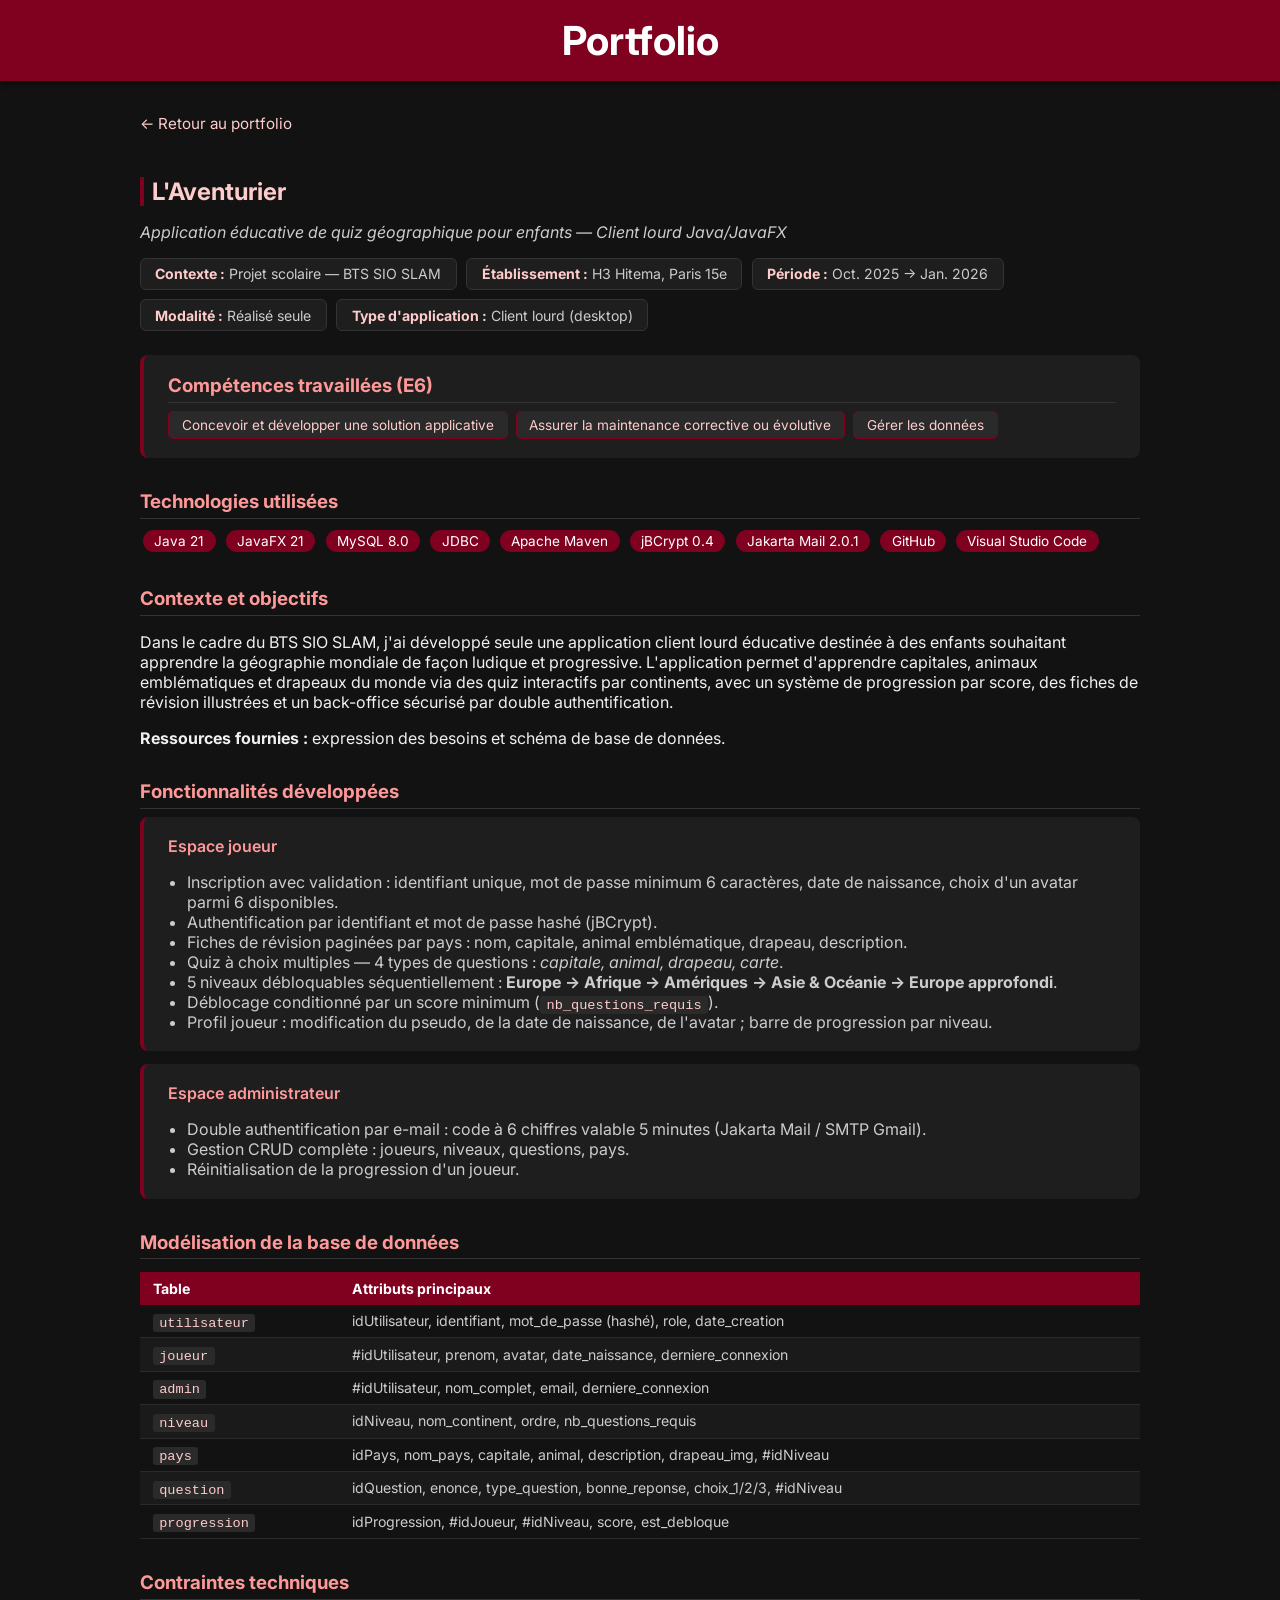
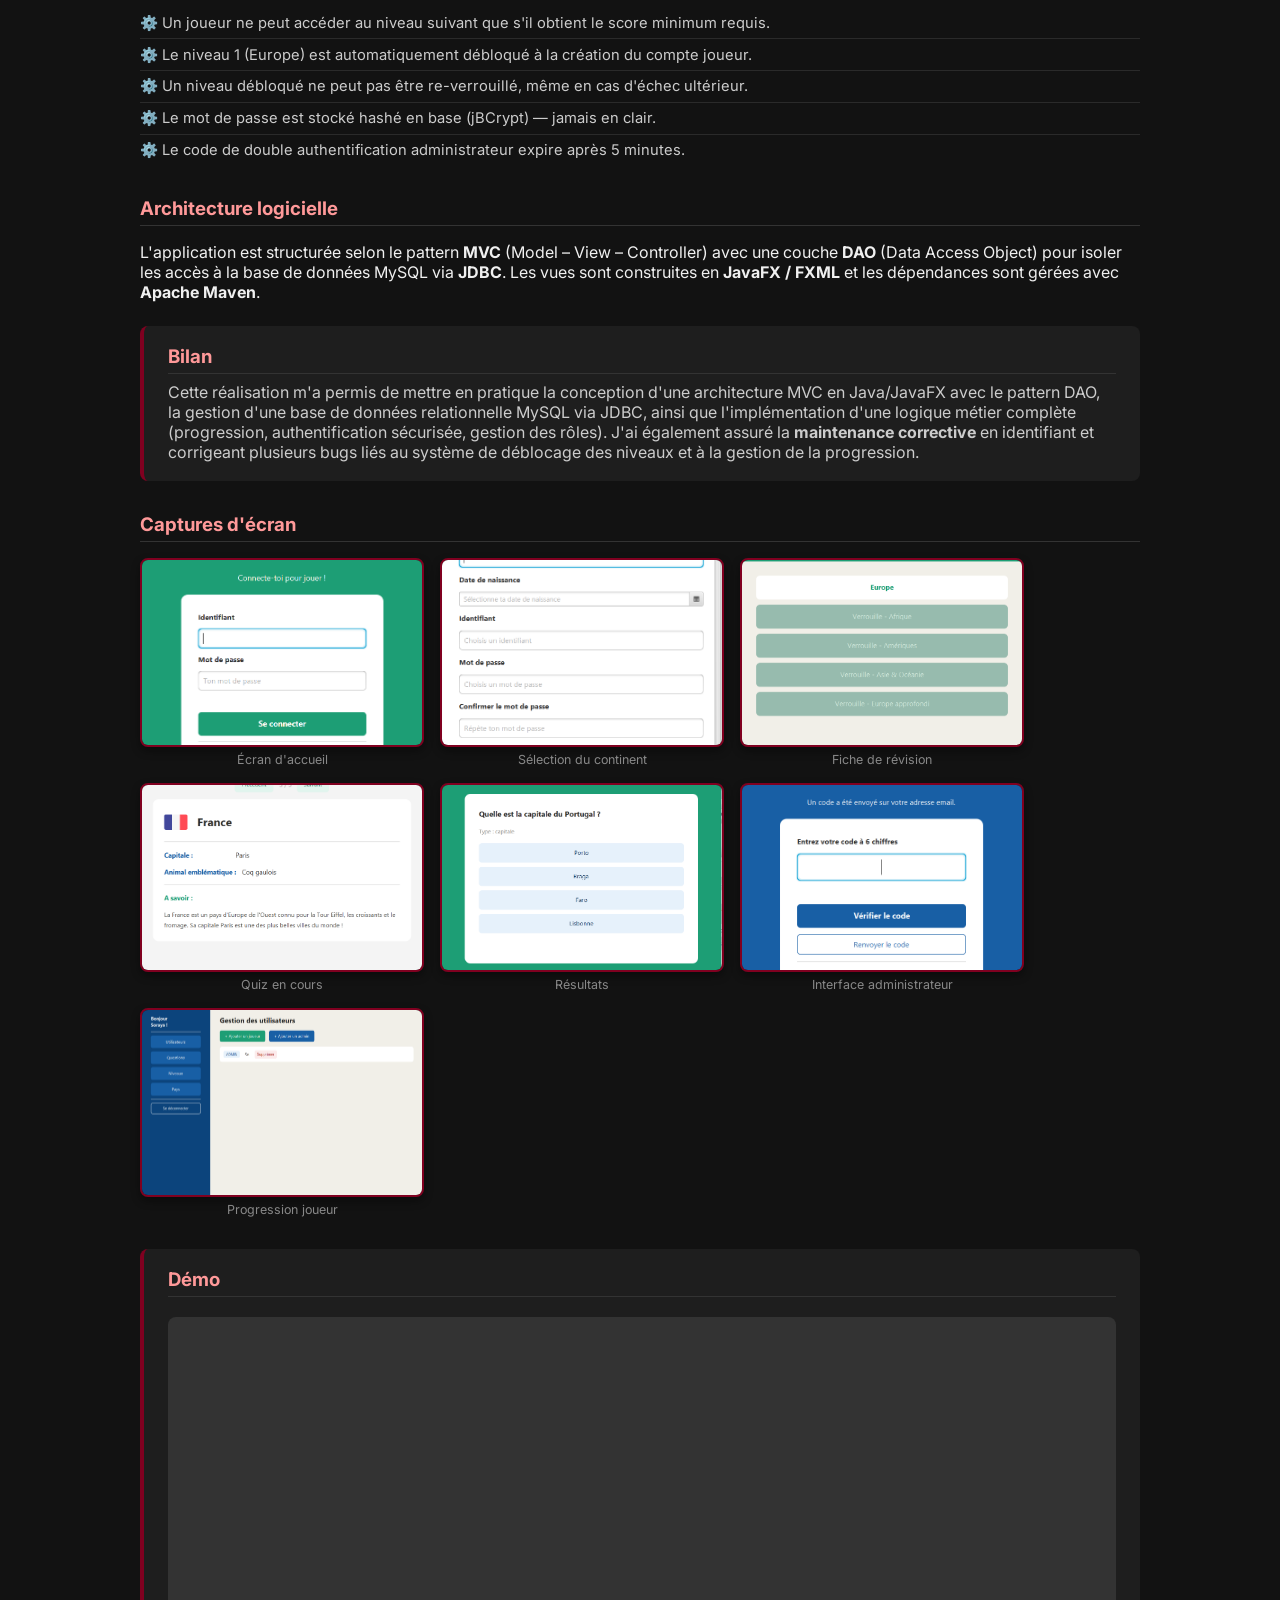
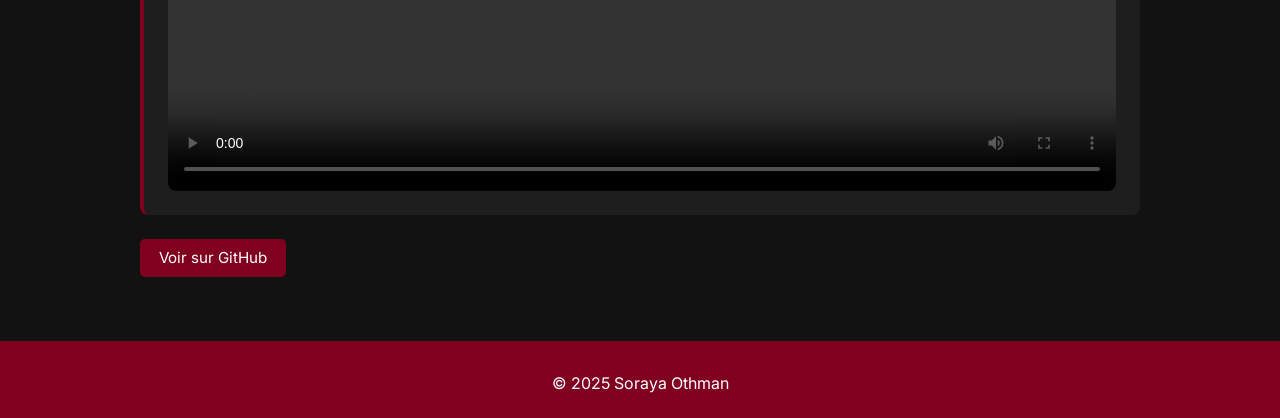
==== aventurier.html @ 73f4f0f1 "Réorganisation du portfolio : dossiers img/, docs/, videos/ et nouvelles pages" ====
<!DOCTYPE html>
<html lang="fr">
<head>
  <meta charset="UTF-8">
  <meta name="viewport" content="width=device-width, initial-scale=1.0">
  <title>L'Aventurier - Soraya Othman</title>
  <link href="https://fonts.googleapis.com/css2?family=Inter:wght@400;600&display=swap" rel="stylesheet">
  <link href="style.css" rel="stylesheet">
  <style>
    .detail-page {
      max-width: 1000px;
      margin: 2rem auto;
      padding: 0 1rem;
    }

    .back-link {
      display: inline-block;
      margin-bottom: 1.5rem;
      color: #ffcccc;
      text-decoration: none;
      font-size: 0.95rem;
    }
    .back-link:hover { text-decoration: underline; }

    .detail-page h2 {
      border-left: 4px solid #800020;
      padding-left: 0.5rem;
      color: #ffcccc;
      margin-bottom: 0.3rem;
    }

    .detail-page h3 {
      color: #ff9999;
      margin-top: 2rem;
      margin-bottom: 0.5rem;
      border-bottom: 1px solid #333;
      padding-bottom: 0.3rem;
    }

    .meta-grid {
      display: flex;
      flex-wrap: wrap;
      gap: 0.6rem;
      margin: 1rem 0 1.5rem;
    }

    .meta-item {
      background: #1e1e1e;
      border: 1px solid #333;
      border-radius: 6px;
      padding: 0.4rem 0.9rem;
      font-size: 0.88rem;
      color: #ccc;
    }
    .meta-item strong { color: #ffcccc; }

    .tech-badge {
      display: inline-block;
      background: #800020;
      color: #fff;
      padding: 0.2rem 0.7rem;
      border-radius: 20px;
      font-size: 0.85rem;
      margin: 0.2rem;
    }

    .card {
      background: #1e1e1e;
      border-left: 4px solid #800020;
      border-radius: 8px;
      padding: 1.2rem 1.5rem;
      margin-top: 1.5rem;
    }

    .card h3 { margin-top: 0; }

    .competences {
      display: flex;
      flex-wrap: wrap;
      gap: 0.5rem;
      margin-top: 0.5rem;
    }
    .competence-tag {
      background: #2a2a2a;
      border: 1px solid #800020;
      border-radius: 5px;
      padding: 0.3rem 0.8rem;
      font-size: 0.85rem;
      color: #ffcccc;
    }

    table {
      width: 100%;
      border-collapse: collapse;
      margin-top: 0.8rem;
      font-size: 0.88rem;
    }
    th {
      background: #800020;
      color: #fff;
      padding: 0.5rem 0.8rem;
      text-align: left;
    }
    td {
      padding: 0.45rem 0.8rem;
      border-bottom: 1px solid #2a2a2a;
      color: #ccc;
      vertical-align: top;
    }
    tr:nth-child(even) td { background: #1a1a1a; }

    .constraint-list {
      list-style: none;
      padding: 0;
      margin: 0.5rem 0 0;
    }
    .constraint-list li {
      padding: 0.4rem 0;
      border-bottom: 1px solid #2a2a2a;
      font-size: 0.92rem;
      color: #ccc;
    }
    .constraint-list li:last-child { border-bottom: none; }
    .constraint-list li::before {
      content: "⚙️ ";
    }

    .gallery {
      display: flex;
      flex-wrap: wrap;
      gap: 1rem;
      margin-top: 1rem;
    }
    .gallery figure {
      margin: 0;
      text-align: center;
    }
    .gallery img {
      width: 280px;
      height: 185px;
      object-fit: cover;
      border: 2px solid #800020;
      border-radius: 8px;
      box-shadow: 0 4px 8px rgba(0,0,0,0.4);
      cursor: pointer;
      transition: transform 0.2s;
      display: block;
    }
    .gallery img:hover { transform: scale(1.03); }
    .gallery figcaption {
      font-size: 0.78rem;
      color: #888;
      margin-top: 0.3rem;
    }

    .demo-placeholder {
      background: #2a2a2a;
      border: 2px dashed #800020;
      border-radius: 8px;
      padding: 2.5rem;
      text-align: center;
      color: #888;
      margin-top: 0.8rem;
    }

    .project-links {
      display: flex;
      gap: 0.8rem;
      flex-wrap: wrap;
      margin-top: 1.5rem;
      padding-bottom: 2rem;
    }
    .btn {
      display: inline-block;
      background: #800020;
      color: #fff;
      padding: 0.6rem 1.2rem;
      border-radius: 5px;
      text-decoration: none;
      font-size: 0.95rem;
      transition: background 0.2s;
    }
    .btn:hover { background: #a00028; }

    .lightbox {
      display: none;
      position: fixed;
      inset: 0;
      background: rgba(0,0,0,0.88);
      z-index: 1000;
      justify-content: center;
      align-items: center;
    }
    .lightbox.open { display: flex; }
    .lightbox img {
      max-width: 90vw;
      max-height: 85vh;
      border-radius: 8px;
      box-shadow: 0 0 30px rgba(0,0,0,0.8);
    }
    .lightbox-close {
      position: fixed;
      top: 1.5rem;
      right: 2rem;
      font-size: 2.5rem;
      color: #fff;
      cursor: pointer;
      line-height: 1;
    }

    code {
      background: #2a2a2a;
      padding: 0.1rem 0.4rem;
      border-radius: 3px;
      font-size: 0.85rem;
      color: #ffcccc;
    }
  </style>
</head>
<body>
  <header>
    <h1>Portfolio</h1>
  </header>

  <div class="detail-page">
    <a href="index.html" class="back-link">← Retour au portfolio</a>

    <h2>L'Aventurier</h2>
    <p style="color:#ccc; font-style:italic;">Application éducative de quiz géographique pour enfants — Client lourd Java/JavaFX</p>

    <div class="meta-grid">
      <div class="meta-item"><strong>Contexte :</strong> Projet scolaire — BTS SIO SLAM</div>
      <div class="meta-item"><strong>Établissement :</strong> H3 Hitema, Paris 15e</div>
      <div class="meta-item"><strong>Période :</strong> Oct. 2025 → Jan. 2026</div>
      <div class="meta-item"><strong>Modalité :</strong> Réalisé seule</div>
      <div class="meta-item"><strong>Type d'application :</strong> Client lourd (desktop)</div>
    </div>

    <!-- Compétences BTS -->
    <div class="card">
      <h3 style="margin-top:0;">Compétences travaillées (E6)</h3>
      <div class="competences">
        <span class="competence-tag">Concevoir et développer une solution applicative</span>
        <span class="competence-tag">Assurer la maintenance corrective ou évolutive</span>
        <span class="competence-tag">Gérer les données</span>
      </div>
    </div>

    <!-- Technologies -->
    <h3>Technologies utilisées</h3>
    <div>
      <span class="tech-badge">Java 21</span>
      <span class="tech-badge">JavaFX 21</span>
      <span class="tech-badge">MySQL 8.0</span>
      <span class="tech-badge">JDBC</span>
      <span class="tech-badge">Apache Maven</span>
      <span class="tech-badge">jBCrypt 0.4</span>
      <span class="tech-badge">Jakarta Mail 2.0.1</span>
      <span class="tech-badge">GitHub</span>
      <span class="tech-badge">Visual Studio Code</span>
    </div>

    <!-- Contexte -->
    <h3>Contexte et objectifs</h3>
    <p>
      Dans le cadre du BTS SIO SLAM, j'ai développé seule une application client lourd éducative destinée à des enfants
      souhaitant apprendre la géographie mondiale de façon ludique et progressive.
      L'application permet d'apprendre capitales, animaux emblématiques et drapeaux du monde via des quiz interactifs
      par continents, avec un système de progression par score, des fiches de révision illustrées et un back-office
      sécurisé par double authentification.
    </p>
    <p><strong>Ressources fournies :</strong> expression des besoins et schéma de base de données.</p>

    <!-- Fonctionnalités -->
    <h3>Fonctionnalités développées</h3>
    <div class="card" style="margin-top:0.5rem;">
      <p style="margin-top:0; color:#ff9999; font-weight:600;">Espace joueur</p>
      <ul style="margin:0; padding-left:1.2rem; color:#ccc;">
        <li>Inscription avec validation : identifiant unique, mot de passe minimum 6 caractères, date de naissance, choix d'un avatar parmi 6 disponibles.</li>
        <li>Authentification par identifiant et mot de passe hashé (jBCrypt).</li>
        <li>Fiches de révision paginées par pays : nom, capitale, animal emblématique, drapeau, description.</li>
        <li>Quiz à choix multiples — 4 types de questions : <em>capitale, animal, drapeau, carte</em>.</li>
        <li>5 niveaux débloquables séquentiellement : <strong>Europe → Afrique → Amériques → Asie & Océanie → Europe approfondi</strong>.</li>
        <li>Déblocage conditionné par un score minimum (<code>nb_questions_requis</code>).</li>
        <li>Profil joueur : modification du pseudo, de la date de naissance, de l'avatar ; barre de progression par niveau.</li>
      </ul>
    </div>
    <div class="card" style="margin-top:0.8rem;">
      <p style="margin-top:0; color:#ff9999; font-weight:600;">Espace administrateur</p>
      <ul style="margin:0; padding-left:1.2rem; color:#ccc;">
        <li>Double authentification par e-mail : code à 6 chiffres valable 5 minutes (Jakarta Mail / SMTP Gmail).</li>
        <li>Gestion CRUD complète : joueurs, niveaux, questions, pays.</li>
        <li>Réinitialisation de la progression d'un joueur.</li>
      </ul>
    </div>

    <!-- Base de données -->
    <h3>Modélisation de la base de données</h3>
    <table>
      <thead>
        <tr><th>Table</th><th>Attributs principaux</th></tr>
      </thead>
      <tbody>
        <tr><td><code>utilisateur</code></td><td>idUtilisateur, identifiant, mot_de_passe (hashé), role, date_creation</td></tr>
        <tr><td><code>joueur</code></td><td>#idUtilisateur, prenom, avatar, date_naissance, derniere_connexion</td></tr>
        <tr><td><code>admin</code></td><td>#idUtilisateur, nom_complet, email, derniere_connexion</td></tr>
        <tr><td><code>niveau</code></td><td>idNiveau, nom_continent, ordre, nb_questions_requis</td></tr>
        <tr><td><code>pays</code></td><td>idPays, nom_pays, capitale, animal, description, drapeau_img, #idNiveau</td></tr>
        <tr><td><code>question</code></td><td>idQuestion, enonce, type_question, bonne_reponse, choix_1/2/3, #idNiveau</td></tr>
        <tr><td><code>progression</code></td><td>idProgression, #idJoueur, #idNiveau, score, est_debloque</td></tr>
      </tbody>
    </table>

    <!-- Contraintes -->
    <h3>Contraintes techniques</h3>
    <ul class="constraint-list">
      <li>Un joueur ne peut accéder au niveau suivant que s'il obtient le score minimum requis.</li>
      <li>Le niveau 1 (Europe) est automatiquement débloqué à la création du compte joueur.</li>
      <li>Un niveau débloqué ne peut pas être re-verrouillé, même en cas d'échec ultérieur.</li>
      <li>Le mot de passe est stocké hashé en base (jBCrypt) — jamais en clair.</li>
      <li>Le code de double authentification administrateur expire après 5 minutes.</li>
    </ul>

    <!-- Architecture -->
    <h3>Architecture logicielle</h3>
    <p>
      L'application est structurée selon le pattern <strong>MVC</strong> (Model – View – Controller) avec une couche
      <strong>DAO</strong> (Data Access Object) pour isoler les accès à la base de données MySQL via <strong>JDBC</strong>.
      Les vues sont construites en <strong>JavaFX / FXML</strong> et les dépendances sont gérées avec <strong>Apache Maven</strong>.
    </p>

    <!-- Bilan -->
    <div class="card">
      <h3 style="margin-top:0;">Bilan</h3>
      <p style="color:#ccc; margin:0;">
        Cette réalisation m'a permis de mettre en pratique la conception d'une architecture MVC en Java/JavaFX avec
        le pattern DAO, la gestion d'une base de données relationnelle MySQL via JDBC, ainsi que l'implémentation
        d'une logique métier complète (progression, authentification sécurisée, gestion des rôles).
        J'ai également assuré la <strong>maintenance corrective</strong> en identifiant et corrigeant plusieurs bugs
        liés au système de déblocage des niveaux et à la gestion de la progression.
      </p>
    </div>

    <!-- Captures d'écran -->
    <h3>Captures d'écran</h3>
    <div class="gallery" id="gallery">
      <figure>
        <img src="img/aventurier1.png" alt="Écran d'accueil">
        <figcaption>Écran d'accueil</figcaption>
      </figure>
      <figure>
        <img src="img/aventurier2.png" alt="Sélection du continent">
        <figcaption>Sélection du continent</figcaption>
      </figure>
      <figure>
        <img src="img/aventurier3.png" alt="Fiche de révision">
        <figcaption>Fiche de révision</figcaption>
      </figure>
      <figure>
        <img src="img/aventurier4.png" alt="Quiz en cours">
        <figcaption>Quiz en cours</figcaption>
      </figure>
      <figure>
        <img src="img/aventurier5.png" alt="Résultats">
        <figcaption>Résultats</figcaption>
      </figure>
      <figure>
        <img src="img/aventurier6.png" alt="Interface administrateur">
        <figcaption>Interface administrateur</figcaption>
      </figure>
      <figure>
        <img src="img/aventurier7.png" alt="Progression joueur">
        <figcaption>Progression joueur</figcaption>
      </figure>
    </div>

    <!-- Démo -->
    <div class="card" style="margin-top:2rem;">
      <h3 style="margin-top:0;">Démo</h3>
      <video controls width="100%" style="border-radius:8px; margin-top:0.8rem;">
        <source src="videos/demo_quiz.mp4" type="video/mp4">
      </video>
    </div>

    <div class="project-links">
      <a href="https://github.com/So0212/l-aventurier" target="_blank" class="btn">Voir sur GitHub</a>
    </div>
  </div>

  <footer>
    <p>&copy; 2025 Soraya Othman</p>
  </footer>

  <div class="lightbox" id="lightbox">
    <span class="lightbox-close" id="lightbox-close">&times;</span>
    <img id="lightbox-img" src="" alt="">
  </div>

  <script>
    const gallery = document.getElementById('gallery');
    const lightbox = document.getElementById('lightbox');
    const lightboxImg = document.getElementById('lightbox-img');
    const lightboxClose = document.getElementById('lightbox-close');

    gallery.querySelectorAll('img').forEach(img => {
      img.addEventListener('click', () => {
        lightboxImg.src = img.src;
        lightboxImg.alt = img.alt;
        lightbox.classList.add('open');
      });
    });

    lightboxClose.addEventListener('click', () => lightbox.classList.remove('open'));
    lightbox.addEventListener('click', e => {
      if (e.target === lightbox) lightbox.classList.remove('open');
    });
  </script>
</body>
</html>
---- style.css ----
html, body {
  height: 100%;
  margin: 0;
  padding: 0;
}

body {
  font-family: 'Inter', sans-serif;
  background: #121212;
  color: #f0f0f0;
  display: flex;
  flex-direction: column;
  min-height: 100vh;
}

header {
  background: #800020;
  color: white;
  padding: 1rem;
  text-align: center;
  box-shadow: 0 4px 6px rgba(0, 0, 0, 0.3);
}

header h1 {
  margin: 0;
  font-size: 2.5rem;
}

header p {
  font-size: 1.2rem;
  margin-top: 0.5rem;
}

nav {
  display: flex;
  justify-content: center;
  background: #1e1e1e;
  padding: 1rem 0;
}

nav button {
  background: transparent;
  border: none;
  color: #ffcccc;
  font-size: 1rem;
  margin: 0 1rem;
  cursor: pointer;
  padding: 0.5rem 1rem;
  transition: background 0.3s;
}

nav button:hover,
nav button.active {
  background: #800020;
  border-radius: 5px;
}

main {
  flex: 1;
}

section {
  max-width: 1000px;
  margin: 2rem auto;
  padding: 0 1rem;
  display: none;
  opacity: 0;
  transform: translateY(10px);
  transition: opacity 0.5s ease, transform 0.5s ease;
}

section.active {
  display: block;
  opacity: 1;
  transform: translateY(0);
}

h2 {
  border-left: 4px solid #800020;
  padding-left: 0.5rem;
  color: #ffcccc;
}

.project,
.experience-item {
  background: #1e1e1e;
  margin-bottom: 1.5rem;
  padding: 1rem;
  border-radius: 8px;
  border-left: 4px solid #800020;
  box-shadow: 0 2px 4px rgba(255, 255, 255, 0.05);
}

.project h3 {
  margin-top: 0;
  color: #ff9999;
}

.project a {
  color: #ffcccc;
  text-decoration: none;
}

.project a:hover {
  text-decoration: underline;
}

.about-container {
  display: flex;
  flex-wrap: wrap;
  gap: 2rem;
  align-items: flex-start;
}

.about-text {
  flex: 1 1 60%;
}

.cv-preview {
  flex: 1 1 35%;
  text-align: center;
}

.cv-preview img {
  width: 100%;
  max-width: 300px;
  border: 2px solid #800020;
  border-radius: 8px;
  box-shadow: 0 4px 10px rgba(0, 0, 0, 0.5);
}

footer {
  text-align: center;
  padding: 1rem;
  background: #800020;
  color: white;
}

.miniature {
  width: 20%;
  border-radius: 8px;
  object-fit: cover;
  margin-left: 1rem;
}

.experience-item {
  display: flex;
  align-items: center;
  justify-content: space-between;
  margin-bottom: 1.5rem;
}

.experience-item div {
  flex: 1;
}
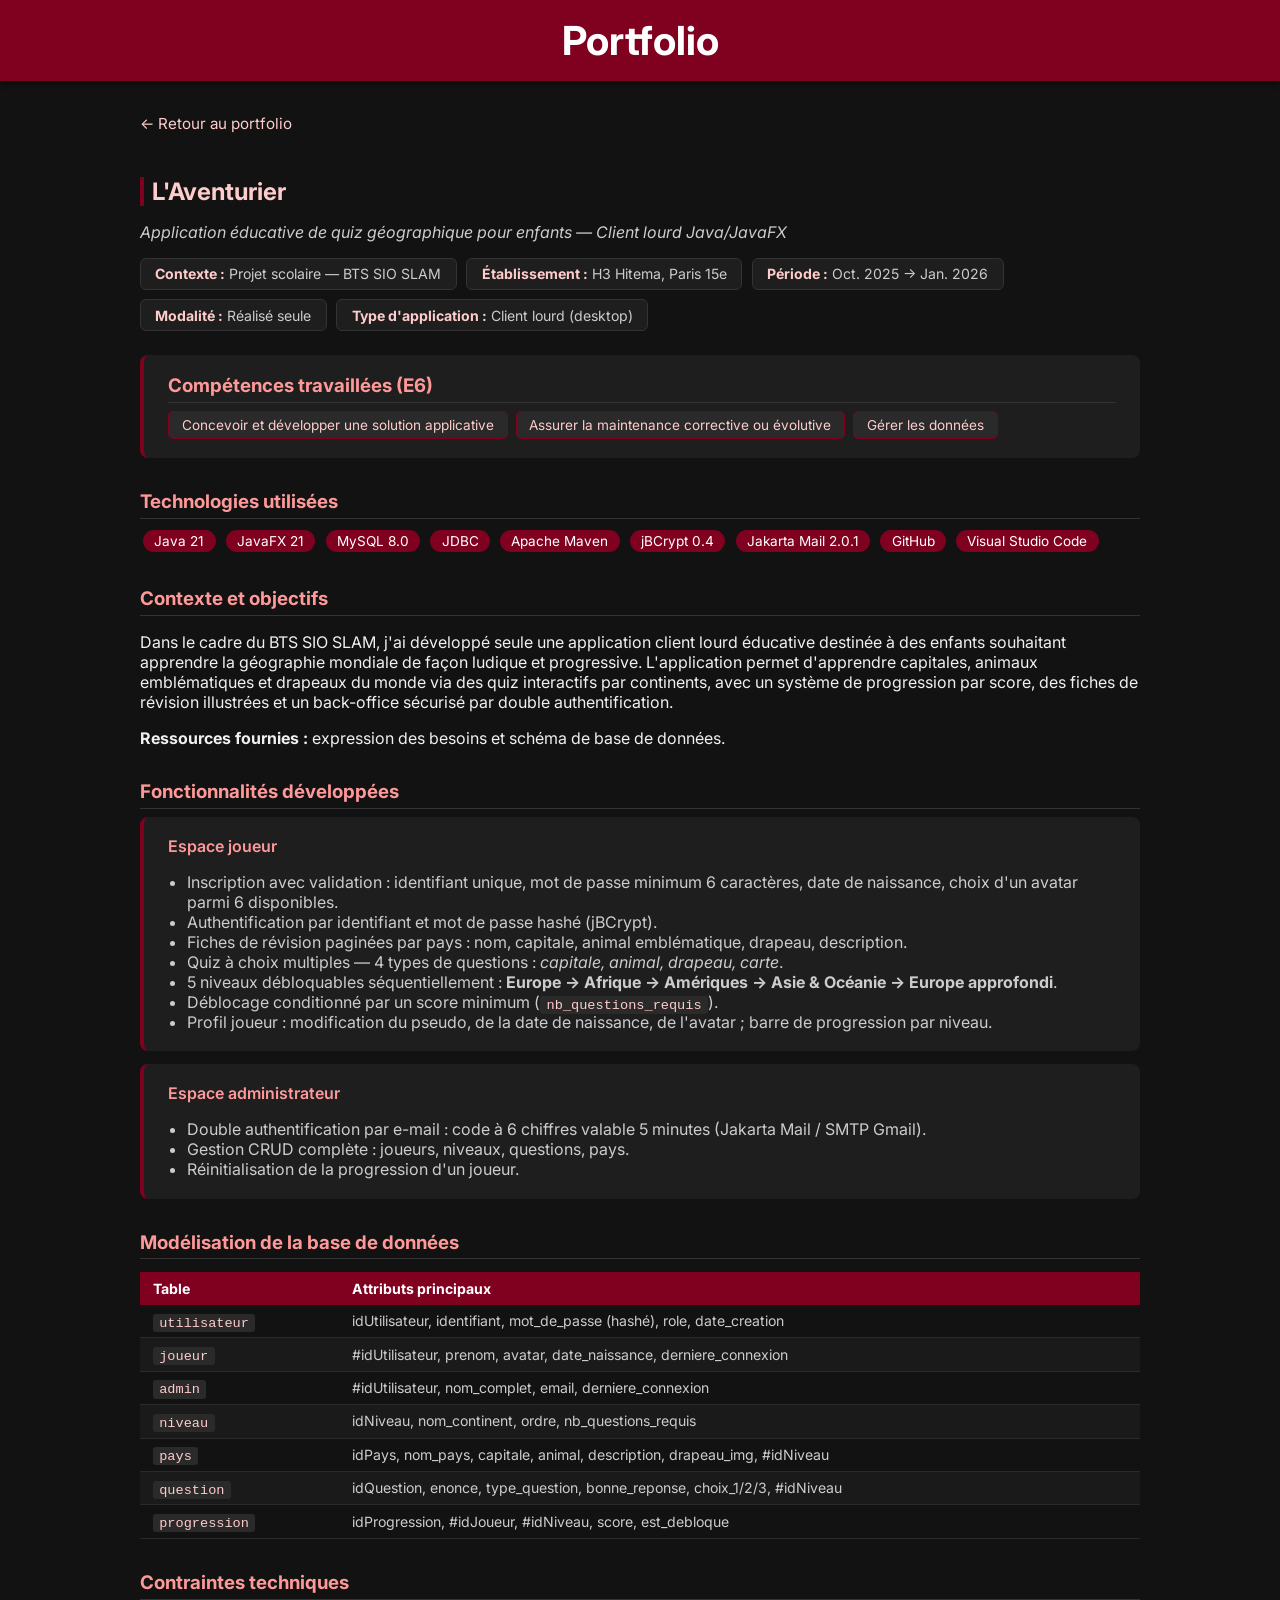
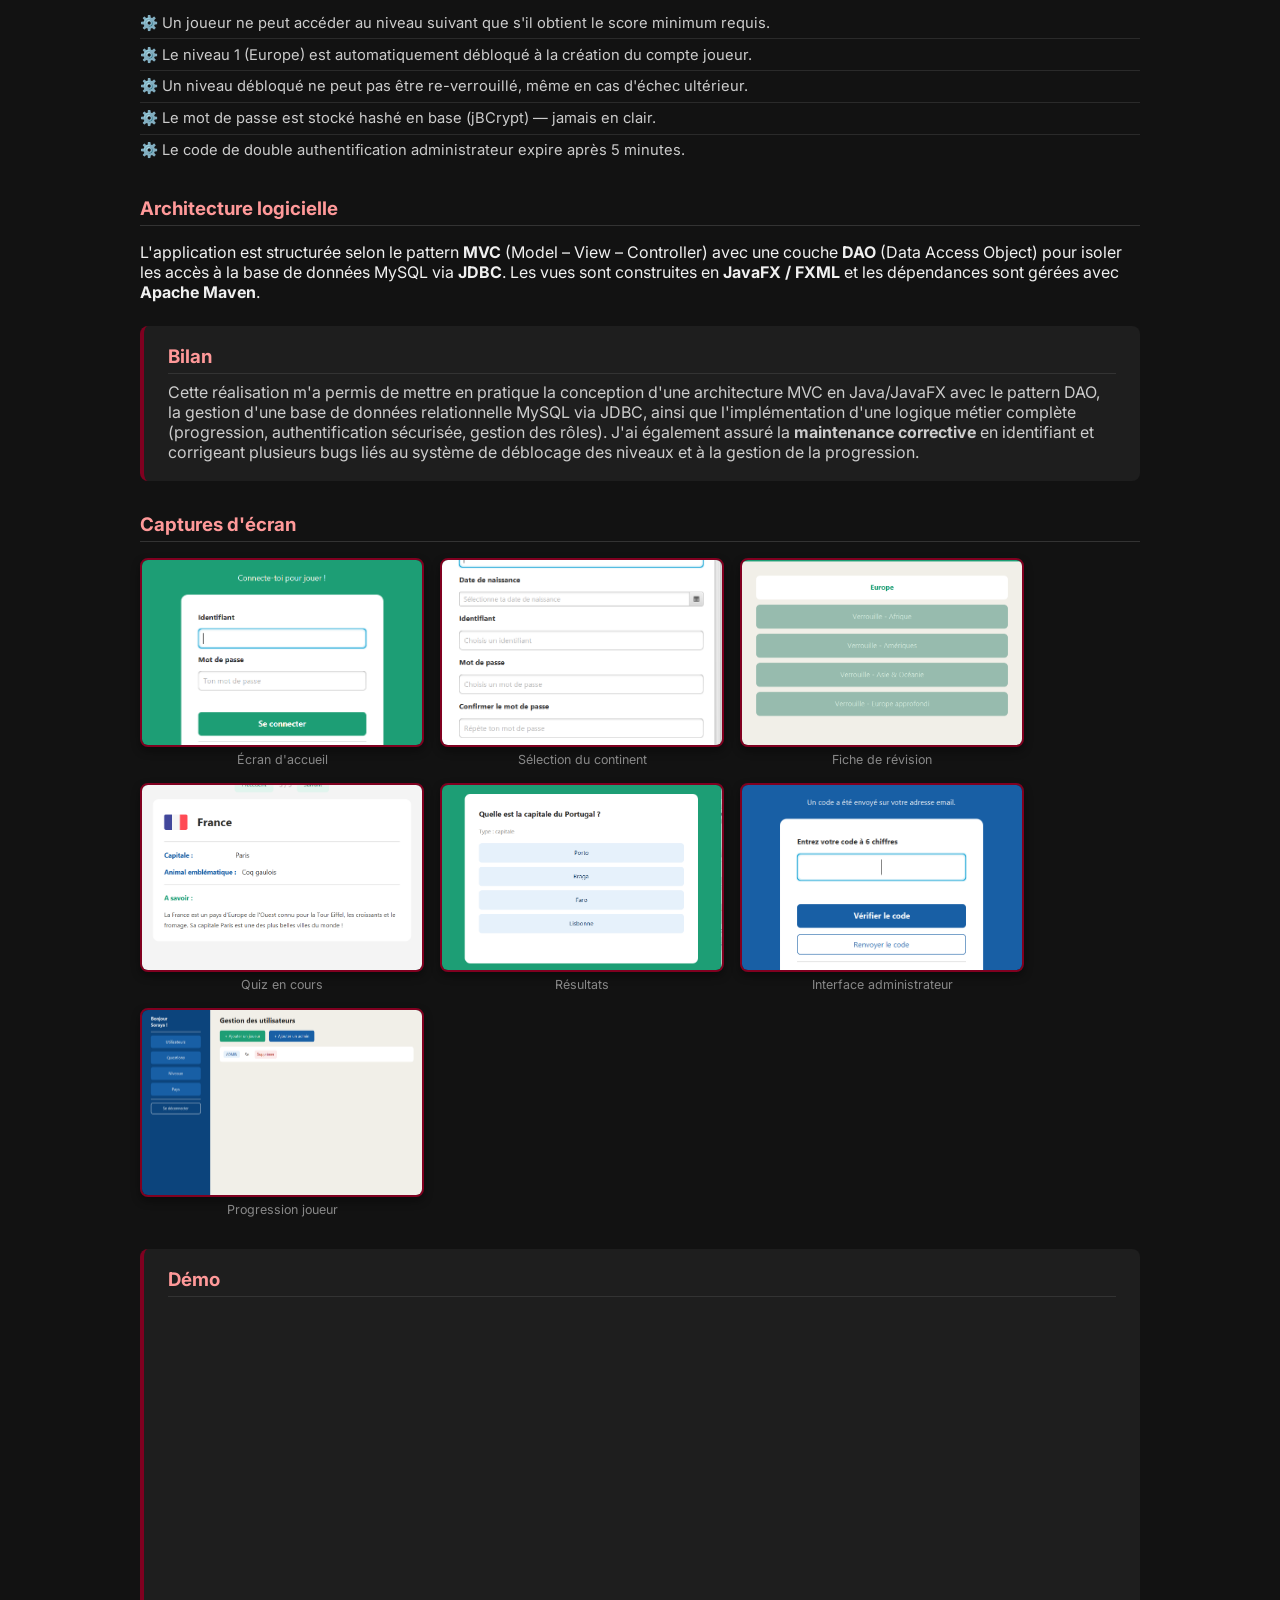
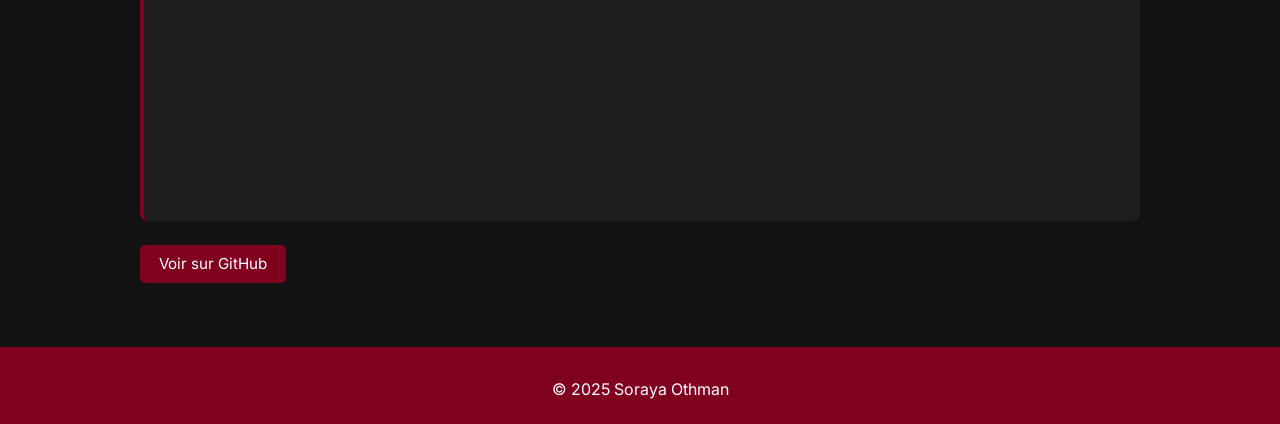
==== commit 2115ead0: "Intégration des vidéos via Google Drive (remplacement LFS)" ====
--- a/aventurier.html
+++ b/aventurier.html
@@ -377,9 +377,7 @@
     <!-- Démo -->
     <div class="card" style="margin-top:2rem;">
       <h3 style="margin-top:0;">Démo</h3>
-      <video controls width="100%" style="border-radius:8px; margin-top:0.8rem;">
-        <source src="videos/demo_quiz.mp4" type="video/mp4">
-      </video>
+      <iframe src="https://drive.google.com/file/d/1GSC5xsQylIHhz269NVPC5F25WghIE7Lo/preview" width="100%" height="480" style="border-radius:8px; margin-top:0.8rem; border:none;" allow="autoplay"></iframe>
     </div>
 
     <div class="project-links">
